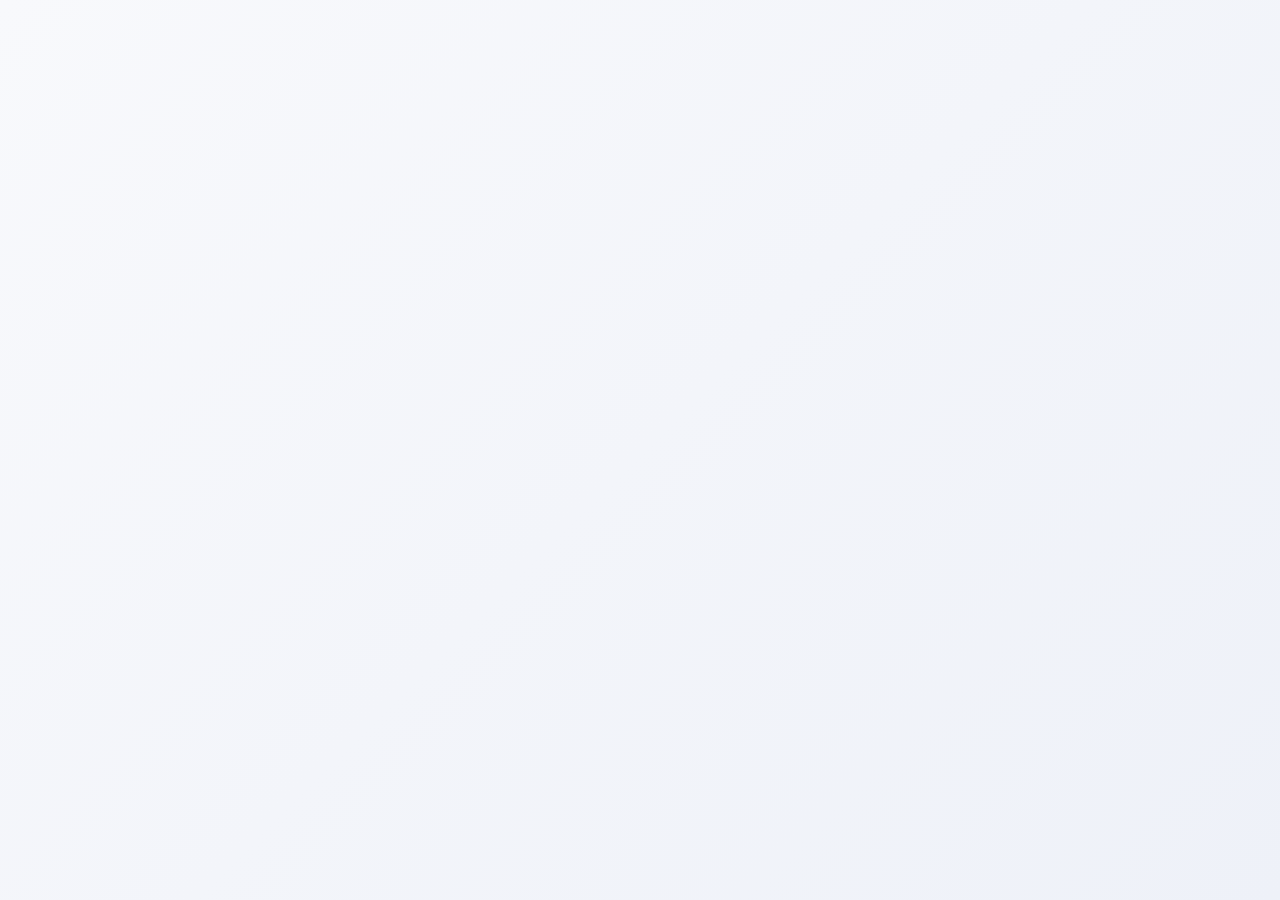
==== free.html @ 4f6eaede "Rename files to English, fix links" ====
<!DOCTYPE html>
<html lang="zh-CN">
<head>
<meta charset="UTF-8">
<meta name="viewport" content="width=device-width, initial-scale=1.0, maximum-scale=1.0, user-scalable=no">
<title>骡式写作自检工具 · 免费版</title>
<style>
*{margin:0;padding:0;box-sizing:border-box}
body{font-family:Inter,'Microsoft YaHei',-apple-system,sans-serif;background:linear-gradient(135deg,#f8f9fc 0%,#eef1f8 100%);color:#1d1d1f;padding:28px;min-height:100vh}
h1{font-size:21px;color:#1d1d1f;font-weight:600;letter-spacing:-.3px}
.sub{color:#8e8e98;font-size:13px;margin:6px 0 20px}
.container{max-width:960px;margin:0 auto}
.rule-pool{display:grid;grid-template-columns:1fr 1fr;gap:8px;margin-bottom:18px}
.rule-item{background:#fff;border-radius:10px;padding:12px 14px;display:flex;align-items:center;justify-content:space-between;border:1px solid #edf0f5;transition:all .2s;box-shadow:0 1px 3px rgba(0,0,0,.04)}
.rule-item:hover{border-color:#d4d9e3;box-shadow:0 2px 8px rgba(0,0,0,.06);transform:translateY(-1px)}
.rule-item .info{flex:1}
.rule-item .name{font-size:13px;color:#1d1d1f;font-weight:500}
.rule-item .desc{font-size:11px;color:#8e8e98;margin-top:2px}
.switch{position:relative;width:36px;height:20px;flex-shrink:0}
.switch input{opacity:0;width:0;height:0}
.switch .slider{position:absolute;cursor:pointer;inset:0;background:#d4d9e3;border-radius:20px;transition:.25s}
.switch .slider::before{content:'';position:absolute;height:16px;width:16px;left:2px;bottom:2px;background:#fff;border-radius:50%;transition:.25s;box-shadow:0 1px 3px rgba(0,0,0,.15)}
.switch input:checked+.slider{background:#1d1d1f}
.switch input:checked+.slider::before{transform:translateX(16px)}
textarea{width:100%;height:240px;background:#fff;color:#1d1d1f;border:1px solid #e4e8ee;border-radius:10px;padding:14px 16px;font-size:14px;line-height:1.7;font-family:inherit;resize:vertical;transition:border-color .25s;box-shadow:inset 0 1px 3px rgba(0,0,0,.04)}
textarea:focus{outline:none;border-color:#1d1d1f;box-shadow:inset 0 1px 3px rgba(0,0,0,.04),0 0 0 3px rgba(0,0,0,.06)}
textarea::placeholder{color:#b8bcc6}
.toolbar{display:flex;gap:8px;align-items:center;flex-wrap:wrap;margin:12px 0}
.btn{background:#1d1d1f;color:#fff;border:none;padding:9px 28px;border-radius:8px;font-size:14px;cursor:pointer;transition:all .2s;font-weight:500;letter-spacing:-.1px}
.btn:hover{background:#2d2d2f;transform:translateY(-1px);box-shadow:0 4px 12px rgba(0,0,0,.15)}
.btn:active{transform:translateY(0);box-shadow:0 1px 3px rgba(0,0,0,.1)}
.btn-sm{padding:7px 16px;font-size:12px}
.btn-ghost{background:transparent;border:1px solid #e4e8ee;color:#8e8e98}
.btn-ghost:hover{background:#fff;border-color:#d4d9e3;color:#1d1d1f}
.results{margin-top:24px}
.section{background:#fff;border-radius:10px;padding:16px 18px;margin-bottom:10px;border:1px solid #edf0f5;box-shadow:0 1px 3px rgba(0,0,0,.04)}
.section h3{font-size:13px;margin-bottom:10px;color:#1d1d1f;display:flex;align-items:center;gap:6px;font-weight:600;letter-spacing:-.1px}
.pass{color:#30d158}
.fail{color:#ff453a}
.warn{color:#ff9f0a}
.counter{font-size:12px;color:#8e8e98;line-height:1.5}
.item{padding:5px 0;border-bottom:1px solid #f4f5f8;font-size:12px;display:flex;gap:6px;align-items:baseline}
.item:last-child{border:0}
.line-num{color:#c7c7cc;font-size:11px;min-width:28px;font-variant-numeric:tabular-nums}
.ctx{color:#8e8e98;word-break:break-all}
.upgrade-bar{background:#fff;border:1px solid #edf0f5;border-radius:10px;padding:14px 18px;display:flex;justify-content:space-between;align-items:center;flex-wrap:wrap;gap:10px;margin-bottom:16px;box-shadow:0 1px 3px rgba(0,0,0,.04);transition:all .2s}
.upgrade-bar:hover{border-color:#d4d9e3;box-shadow:0 2px 8px rgba(0,0,0,.06)}
.upgrade-bar .left .title{font-size:14px;color:#6d28d9;font-weight:600;letter-spacing:-.1px}
.upgrade-bar .left .hint{font-size:11px;color:#8e8e98;margin-top:2px}
.upgrade-bar .right{flex-shrink:0}
.upgrade-bar .ubtn{background:#6d28d9;color:#fff;border:none;padding:7px 20px;border-radius:8px;font-size:13px;cursor:pointer;text-decoration:none;display:inline-block;transition:all .2s;font-weight:500}
.upgrade-bar .ubtn:hover{transform:translateY(-1px);box-shadow:0 4px 12px rgba(109,40,217,.3)}
.footer{margin-top:24px;text-align:center;color:#b8bcc6;font-size:12px}
.priority{display:inline-block;font-size:10px;padding:2px 8px;border-radius:4px;margin-right:4px;font-weight:500}
.pri-free{background:#f1f2f6;color:#6e6e78}
.pri-deep{background:#f0ecfa;color:#6d28d9}
.pri-vip{background:#fef1e8;color:#c2410c}
.rule-item.locked{opacity:.65;background:#fafafe;cursor:default}
.rule-item.locked:hover{border-color:#edf0f5;transform:none;box-shadow:0 1px 3px rgba(0,0,0,.04)}
/* ===== 评分面板 ===== */
.score-section{background:#fff;border-radius:14px;padding:22px 24px;margin:16px 0;border:1px solid #edf0f5;box-shadow:0 2px 8px rgba(0,0,0,.04);display:none}
.score-header{display:flex;justify-content:space-between;align-items:center;flex-wrap:wrap;gap:10px;margin-bottom:18px}
.score-header h2{font-size:18px;font-weight:700;letter-spacing:-.3px;margin:0}
.score-badge{display:flex;flex-direction:column;align-items:center;gap:2px}
.score-big{font-size:48px;font-weight:800;line-height:1;letter-spacing:-2px}
.score-grade{font-size:13px;padding:2px 14px;border-radius:20px;font-weight:600}
.grade-S{background:linear-gradient(135deg,#fbbf24,#f59e0b);color:#78350f}
.grade-A{background:#4ade80;color:#052e16}
.grade-B{background:#60a5fa;color:#1e3a5f}
.grade-C{background:#fbbf24;color:#713f12}
.grade-D{background:#f87171;color:#450a0a}
.score-dims{margin:16px 0;display:flex;flex-direction:column;gap:10px}
.score-dim{display:flex;align-items:center;gap:10px}
.score-dim .label{width:80px;font-size:12px;color:#8e8e98;flex-shrink:0;text-align:right;font-weight:500}
.score-dim .bar-wrap{flex:1;height:18px;background:#f5f6f9;border-radius:9px;overflow:hidden;position:relative}
.score-dim .bar-fill{height:100%;border-radius:9px;transition:width .6s ease;position:relative}
.score-dim .bar-fill::after{content:attr(data-pct);position:absolute;right:6px;top:50%;transform:translateY(-50%);font-size:10px;font-weight:600;color:#fff}
.score-dim .val{width:30px;font-size:13px;font-weight:600;text-align:center;flex-shrink:0;color:#1d1d1f}
.score-toggle{display:flex;gap:6px}
.score-toggle button{font-size:12px;padding:5px 14px;border-radius:20px;border:1px solid #e4e8ee;background:#fff;color:#8e8e98;cursor:pointer;transition:all .15s}
.score-toggle button.active{background:#f0ecfa;color:#6d28d9;border-color:#e8e2f8;font-weight:600}
.score-breakdown{margin-top:14px;background:#f8f9fc;border:1px solid #edf0f5;border-radius:10px;padding:14px 16px;display:none}
.score-breakdown.show{display:block}
.score-breakdown h4{font-size:13px;font-weight:600;margin-bottom:8px;color:#1d1d1f}
.score-bd-item{padding:5px 0;font-size:12px;color:#8e8e98;border-bottom:1px solid rgba(100,100,100,.06);display:flex;justify-content:space-between}
.score-bd-item:last-child{border:0}
.score-upgrade-banner{background:#f8f6ff;border:1px solid #e8e2f8;border-radius:10px;padding:14px 18px;margin-top:14px;display:flex;justify-content:space-between;align-items:center;flex-wrap:wrap;gap:10px}
.score-upgrade-banner .txt{font-size:13px;color:#6d28d9;font-weight:500}
.score-upgrade-banner .btn-up{background:#6d28d9;color:#fff;border:none;padding:7px 20px;border-radius:8px;font-size:13px;cursor:pointer;text-decoration:none;display:inline-block;transition:all .2s;font-weight:500}
.score-upgrade-banner .btn-up:hover{transform:translateY(-1px);box-shadow:0 4px 12px rgba(109,40,217,.3)}
.score-free-limit{font-size:12px;color:#c2410c;text-align:center;margin-top:8px}
/* ===== 响应式：手机适配 ===== */
@media(max-width:640px){
  body{padding:14px}
  h1{font-size:18px}
  .sub{font-size:12px;margin-bottom:14px}
  .rule-pool{grid-template-columns:1fr}
  .rule-item{padding:10px 12px}
  .rule-item .name{font-size:12px}
  .rule-item .desc{font-size:10px}
  textarea{height:180px;padding:12px 14px;font-size:15px}
  textarea::placeholder{font-size:13px}
  .toolbar{gap:6px;margin:10px 0}
  .toolbar .btn{flex:1;text-align:center;padding:11px 12px;font-size:14px;min-height:44px}
  .toolbar .btn-sm{flex:0;padding:11px 14px;font-size:13px;min-height:44px}
  .toolbar span{width:100%;text-align:center;margin:6px 0 0 !important}
  .section{padding:12px 14px}
  .section h3{font-size:12px}
  .item{font-size:11px}
  .counter{font-size:11px}
  .upgrade-bar{padding:12px 14px}
  .upgrade-bar .left .title{font-size:13px}
  .upgrade-bar .left .hint{font-size:10px}
  .upgrade-bar .ubtn{padding:9px 18px;font-size:13px;min-height:40px}
  .score-section{padding:16px 14px;margin:12px 0}
  .score-header{flex-direction:column;align-items:flex-start;gap:6px}
  .score-header h2{font-size:16px}
  .score-toggle{width:100%}
  .score-toggle button{flex:1;text-align:center;padding:8px 10px;font-size:11px;min-height:38px}
  .score-badge{align-items:center}
  .score-big{font-size:38px}
  .score-grade{font-size:12px}
  .score-dim{gap:6px}
  .score-dim .label{width:55px;font-size:11px}
  .score-dim .bar-wrap{height:16px}
  .score-dim .bar-fill::after{font-size:9px;right:4px}
  .score-dim .val{width:24px;font-size:12px}
  .score-breakdown{padding:10px 12px}
  .score-bd-item{font-size:11px;flex-direction:column;gap:2px;padding:4px 0}
  .score-upgrade-banner{padding:12px 14px;flex-direction:column;text-align:center}
  .score-upgrade-banner .txt{font-size:12px}
  .score-upgrade-banner .btn-up{padding:9px 24px;font-size:13px;min-height:40px}
  .score-free-limit{font-size:11px}
  .privacy-badge{padding:10px 12px;font-size:13px}
  .privacy-badge span{font-size:16px}
  .footer{font-size:11px;margin-top:18px}
}
@media(max-width:380px){
  body{padding:10px}
  h1{font-size:16px}
  .score-dim .label{width:45px;font-size:10px}
  .score-big{font-size:32px}
}
@media(min-width:641px){
  .rule-pool{grid-template-columns:1fr 1fr}
}
</head>
<body>
<div class="container">
<h1>✏️ 骡式写作自检工具 · 免费版</h1>
<p class="sub">选规则，贴正文，一键检查</p>

<div class="privacy-badge" style="background:#fff;border:1px solid #d1d5db;border-radius:10px;padding:12px 18px;margin-bottom:20px;display:flex;align-items:center;gap:10px;font-size:14px;box-shadow:0 1px 3px rgba(0,0,0,.04)">
  <span style="font-size:20px">🔒</span>
  <span><strong>所有文本在本地运行，不上传任何服务器。</strong>你的稿子只在你自己的电脑里，谁也看不到。</span>
</div>

<div class="upgrade-bar">
  <div class="left">
    <div class="title">🔒 初级版 · 5项基础规则免费</div>
    <div class="hint">高级版6项深度规则 · 终极版每条违规附带改写指导</div>
  </div>
  <div class="right">
    <a class="ubtn" href="shop.html">升级 →</a>
  </div>
</div>

<div class="rule-pool" id="rulePool"></div>

<textarea id="input" placeholder="在此粘贴你的小说正文……"></textarea>

<div class="toolbar">
  <button class="btn" onclick="run()">检查</button>
  <button class="btn btn-sm btn-ghost" onclick="demo()">加载示例</button>
  <button class="btn btn-sm" id="scoreBtn" onclick="showFreeScore()" style="background:#c2410c;display:none">📊 评分</button>
  <span style="font-size:12px;color:#555;margin-left:auto">高级版 → <a href="pro.html" style="color:#7c3aed">pro.html</a></span>
</div>

<div class="results" id="results" style="display:none"></div>

<div class="score-section" id="scoreSection">
  <div class="score-header">
    <h2>📊 写作评分</h2>
    <div class="score-toggle" id="scoreToggle">
      <button class="active" data-mode="new" onclick="switchScore('new')">新读者标准</button>
      <button data-mode="old" onclick="switchScore('old')">老读者标准</button>
    </div>
  </div>
  <div style="display:flex;align-items:center;justify-content:center;gap:30px;flex-wrap:wrap">
    <div class="score-badge">
      <div class="score-big" id="scoreBig">0</div>
      <div class="score-grade" id="scoreGradeLabel">—</div>
      <div class="score-total-label" id="scoreTotalLabel" style="font-size:13px;color:#8e8e98;margin-top:4px">新读者标准 · 总分</div>
    </div>
    <div style="flex:1;min-width:250px">
      <div class="score-dims" id="scoreDims"></div>
    </div>
  </div>
  <div style="display:flex;justify-content:center;gap:12px;flex-wrap:wrap;margin-top:6px">
    <button class="btn btn-sm btn-ghost" onclick="toggleBreakdown()">📋 查看评分依据</button>
  </div>
  <div class="score-breakdown" id="scoreBreakdown">
    <h4>📋 评分依据</h4>
    <div id="scoreBdContent"></div>
  </div>
  <div class="score-upgrade-banner">
    <span class="txt">🔥 升级高级版/终极版 → 无限次评分 + 深度规则 + 改写指导</span>
    <a class="btn-up" href="shop.html">升级 →</a>
  </div>
  <div class="score-free-limit" id="scoreLimitMsg">🎁 免费用户24小时内可评分1次 · 升级后不限次数</div>
</div>
<div class="footer">免责声明：本工具为写作辅助，检查结果仅供参考，不可替代专业编辑审校。</div>
</div>

<script>
const rules=[
  {id:'dash',n:'破折号',d:'零容忍，全文禁止出现',l:'free'},
  {id:'excl',n:'感叹号堆叠',d:'!!？？！!等堆叠',l:'free'},
  {id:'quote',n:'引号不配对',d:'左右引号数量不一致',l:'free'},
  {id:'dedede',n:'"的地得"混用',d:'的地得使用错误',l:'free'},
  {id:'repeatchar',n:'重复字检测',d:'50字内同字≥3次报警',l:'free'},
  {id:'wc',n:'汉字字数',d:'仅汉字算字数',l:'free'},
  {id:'custom',n:'自定义禁词',d:'输入你想禁的词',l:'free'},
  {id:'de',n:'"的"字密度',d:'单句超过3个"的"',l:'free'},
  {id:'ranhou',n:'过渡词过多',d:'然后/接着/于是',l:'free'},
  {id:'haoxiang',n:'弱确定词',d:'似乎/好像/仿佛',l:'free'},
  {id:'manman',n:'慢速副词',d:'慢慢/缓缓/渐渐',l:'free'},
  {id:'aiwords',n:'AI过渡词',d:'值得注意的是/不可否认的是/显而易见/众所周知',l:'free'},
  {id:'tail',n:'追尾规则',d:'第三句是废话',l:'deep'},
  {id:'summary',n:'替读者总结',d:'他意识到/这意味着',l:'deep'},
  {id:'dialogue',n:'对话提示语',d:'人在前/中/后比例',l:'deep'},
  {id:'senses',n:'五感均衡',d:'检测缺失感官通道',l:'deep'},
  {id:'weakverb',n:'弱动词统计',d:'句首"是/在/有"',l:'deep'},
  {id:'pov',n:'视角一致性',d:'限知不泄露内心',l:'deep'},
  {id:'fight',n:'🥊 打戏专项',d:'动作密度·传导链·方向词',l:'vip'},
  {id:'write',n:'📝 文戏专项',d:'段落节奏·开篇检测·留白',l:'vip'},
];
const lbs={free:'<span class="priority pri-free">免费</span>',deep:'<span class="priority pri-deep">高级</span>',vip:'<span class="priority pri-vip">终极版</span>'};
const tips={
  dash:'成熟的网文写手不会在正文里用破折号。换逗号或者句号，节奏反而更紧。',
  excl:'两个感叹号不会让情绪加倍。真正愤怒的人声音是压低的，不是提高的。沉默比喊叫更有重量。',
};

function render(){
  document.getElementById('rulePool').innerHTML=rules.map(r=>{const can=r.l==='free';return`<div class="rule-item${can?'':' locked'}"><div class="info"><div class="name">${lbs[r.l]}${r.n}${can?'':' <span style="font-size:10px;color:#c7c7cc">🔒</span>'}</div><div class="desc">${r.d}</div></div>${can?`<label class="switch"><input type="checkbox" id="chk_${r.id}" checked onchange="tg('${r.id}',this.checked)"><span class="slider"></span></label>`:'<span style="font-size:11px;color:#c7c7cc">升级解锁</span>'}</div>`}).join('');
}
function tg(id,ch){const r=rules.find(x=>x.id===id);if(r)r.enabled=ch}
function eh(s){return s.replace(/&/g,'&amp;').replace(/</g,'&lt;').replace(/>/g,'&gt;')}

function demo(){
  document.getElementById('input').value='## 第一章 · 示例\n\n沈森趴在一截断墙后面，呼吸压得极慢。他的手指在颤抖。他猛地听到身后传来一阵脚步声——不是一个人，是三个人的。他脑子里闪过一个念头：完了。\n\n他心里盘算着下一步该怎么办，像被什么东西拽住了一样。\n\n就在这时，一个人影冲了出来！！\n\n沈森意识到自己已经没有退路了。他握着那根铁管，心想这一下必须打中要害才行。那个动作不是攻击，是试探。';
  setTimeout(run,100);
}

function run(){
  const t=document.getElementById('input').value;
  if(!t.trim())return alert('请粘贴正文');
  // 免费版限制：每次最多10000字，每天最多3次
  if(t.length>3300)return alert('免费版每次最多检查3300字，当前 '+t.length+' 字');
  const d=new Date().toDateString(),sk='luo_free_check';
  const rec=JSON.parse(localStorage.getItem(sk)||'{}');
  if(rec.d!==d){rec.d=d;rec.n=0}
  if(rec.n>=3)return alert('😅 免费版每天只能检查3次，明天再来吧\n\n升级高级版/终极版不限次数 → shop.html');
  rec.n++;localStorage.setItem(sk,JSON.stringify(rec));
  const ls=t.split('\n'),el=document.getElementById('results');
  el.style.display='block';let html='';
  const en=rules.filter(r=>r.enabled).map(r=>r.id);

  if(en.includes('dash')){
    let is=[];ls.forEach((l,i)=>{let x=0;while((x=l.indexOf('——',x))!==-1){const s=Math.max(0,x-6),e=Math.min(l.length,x+10);is.push({l:i+1,c:(s>0?'…':'')+l.substring(s,e)+(e<l.length?'…':'')});x+=2}});
    html+=`<div class="section"><h3>📏破折号（提醒） ${is.length===0?'<span class="pass">✓</span>':'<span class="warn">⚠'+is.length+'处</span>'}</h3>${is.map(d=>`<div class="item"><span class="line-num">L${d.l}</span><span class="ctx">${eh(d.c)}</span></div>`).join('')}${is.length?`<div class="counter" style="margin-top:6px;color:#fbbf24">💡 ${tips.dash}</div>`:''}</div>`;
  }


  if(en.includes('excl')){
    let is=[];const re=/!!|\?\?|！{2,}|？{2,}/g;
    ls.forEach((l,i)=>{let m;while((m=re.exec(l))!==null){const s=Math.max(0,m.index-4),e=Math.min(l.length,m.index+m[0].length+4);is.push({l:i+1,c:(s>0?'…':'')+l.substring(s,e)+(e<l.length?'…':'')})}});
    html+=`<div class="section"><h3>📏感叹号（提醒） ${is.length===0?'<span class="pass">✓</span>':'<span class="warn">⚠'+is.length+'处</span>'}</h3>${is.map(d=>`<div class="item"><span class="line-num">L${d.l}</span><span class="ctx">${eh(d.c)}</span></div>`).join('')}${is.length?`<div class="counter" style="margin-top:6px;color:#fbbf24">💡 ${tips.excl}</div>`:''}</div>`;
  }

    if(en.includes('quote')){const lq=(t.match(/[\"「『]/g)||[]).length,rq=(t.match(/[\"」』]/g)||[]).length;const d=Math.abs(lq-rq);html+='<div class="section"><h3>📏引号（提醒）</h3><div class="counter">左引号 '+lq+' · 右引号 '+rq+(d>0?' <span class="warn">⚠ 差 '+d+'</span>':' <span class="pass">✓ 配对</span>')+'</div></div>'}
  if(en.includes('wc')){
    const han=(t.match(/[一-鿿]/g)||[]).length;
  }

  if(en.includes('custom')){
    const raw=document.getElementById('cst')?document.getElementById('cst').value.trim():'';
    if(raw){const ws=raw.split(/[,，、\s]+/).filter(w=>w);if(ws.length>0){let is=[];
      ls.forEach((l,i)=>{ws.forEach(w=>{let x=0;while((x=l.indexOf(w,x))!==-1){const s=Math.max(0,x-4),e=Math.min(l.length,x+w.length+4);is.push({l:i+1,w,c:(s>0?'…':'')+l.substring(s,e)+(e<l.length?'…':'')});x+=w.length}})});
      html+=`<div class="section"><h3>📏自定义禁词 ${is.length===0?'<span class="pass">✓未出现</span>':'<span class="warn">⚠'+is.length+'处</span>'}</h3>${is.slice(0,8).map(d=>`<div class="item"><span class="line-num">L${d.l}</span><span style="color:#fbbf24">【${d.w}】</span><span class="ctx">${eh(d.c)}</span></div>`).join('')}${is.length>8?`<div class="item" style="color:#555">…还有${is.length-8}处</div>`:''}</div>`;
    }}
  }

  el.innerHTML=html;
  let te=0;document.querySelectorAll('#results .fail').forEach(el=>{const m=el.textContent.match(/(\d+)处/);if(m)te+=parseInt(m[1])});
  html=`<div class="section" style="border-left:4px solid ${te===0?'#4ade80':'#e94560'}"><h3>📊 检查完成</h3><div class="counter">共发现<strong>${te}</strong>处问题</div></div>`;
  el.innerHTML+=html;el.scrollIntoView({behavior:'smooth',block:'start'});
  document.getElementById('scoreBtn').style.display='inline-block';
}

(function(){const tb=document.querySelector('.toolbar');const d=document.createElement('div');d.style.cssText='width:100%;background:#fff;border:1px solid #edf0f5;border-radius:8px;padding:10px 12px;display:flex;align-items:center;gap:10px;margin-bottom:10px;box-shadow:0 1px 3px rgba(0,0,0,.04)';d.innerHTML='<span style="font-size:13px;color:#8e8e98">✏️ 自定义禁词</span><input type="text" id="cst" value="脑子里, 心里想, 心里盘, 心里有数" placeholder="用逗号隔开" style="flex:1;min-width:120px;background:#f5f6f9;border:1px solid #e4e8ee;border-radius:6px;padding:6px 10px;color:#1d1d1f;font-size:13px">';document.querySelector('.toolbar').before(d)})();

rules.forEach(r=>r.enabled=true);
render();

// ========================================================================
// 📊 写作评分引擎（免费版 · 24小时限1次）
// ========================================================================

var DIMS = [
  {id:'opening',n:'开篇冲击力',w:0.15},
  {id:'clean',n:'语言纯净度',w:0.15},
  {id:'pace',n:'节奏控制力',w:0.10},
  {id:'senses',n:'五感沉浸度',w:0.15},
  {id:'action',n:'动作质量',w:0.15},
  {id:'density',n:'信息密度',w:0.12},
  {id:'vocab',n:'词汇健康度',w:0.08},
  {id:'visual',n:'画面感',w:0.10},
];

var DColors = ['#8b5cf6','#3b82f6','#10b981','#f59e0b','#ef4444','#06b6d4','#84cc16','#ec4899'];

var DDesc = {
  opening:['开场平缓，缺少冲突信号','有少量冲突元素','开篇有力，能抓住读者','前三行就引爆冲突'],
  clean:['多处语言污染','基础可读，有几处瑕疵','语言干净，无明显污染','极致纯净，零污染'],
  pace:['节奏拖沓，段落过长','节奏较平，可适当拆分','节奏控制良好','节奏精准，张弛有度'],
  senses:['只有1-2种感官','3种感官，基础覆盖','4种感官，较沉浸','五感全开，身临其境'],
  action:['动作稀疏，传导链不完整','动作描写基本可用','动作质量好，传导链完整','打戏行云流水'],
  density:['信息冗余明显','偶尔替读者总结','信息密度控制良好','字字有用，绝不废话'],
  vocab:['重复字多，用词单调','词汇基本健康','词汇丰富，用字精炼','字词功力扎实'],
  visual:['画面感弱，缺乏方向指引','画面感一般','场景清晰可想象','画面历历在目'],
};

// 检测函数
function scOpening(text,m){var isOld=m==='old',f100=text.substring(0,100),f300=text.substring(0,300),cr=/打|杀|追|逃|死|血|枪|刀|跑|冲|撞|摔|砸|吼|叫|危险|完了|不好|跑|跳|跌|抓|扑|拉|扯|推|踢|掐|撕|举|握|拔|掏|闪|躲|翻|滚/i,er=/忽然|突然|就在这时|猛地|瞬间|轰|崩|碎|裂|爆|断/,c300=(f300.match(cr)||[]).length,c100=(f100.match(cr)||[]).length,he=er.test(f100),ha=f100.length>20&&/\S{2,}/.test(f100);if(isOld){if(c100>=3&&he)return 10;if(c100>=2)return 8;if(c300>=3)return 6;if(c300>=1)return 4;return ha?3:1}if(c300>=3)return 10;if(c300>=1)return 8;if(c300>=0&&ha)return 5;return 3}

function scClean(text,ls,m){var isOld=m==='old',d=0,dd=(text.match(/——/g)||[]).length;if(isOld){if(dd>0)d+=99}else d+=dd*2;var ee=(text.match(/!!|\?\?|！{2,}|？{2,}/g)||[]).length;d+=ee*(isOld?3:1.5);var ai=['值得注意的是','不可否认的是','显而易见','众所周知','毋庸置疑','总的来说','与此同时','需要指出的是'],ac=0;ai.forEach(function(w){var x=0;while((x=text.indexOf(w,x))!==-1){ac++;x+=w.length}});d+=ac*(isOld?3:1.5);var wk=(text.match(/似乎|好像|仿佛/g)||[]).length;d+=wk*(isOld?2:1);var sl=(text.match(/慢慢|缓缓|渐渐/g)||[]).length;d+=sl*(isOld?1.5:0.5);var s=Math.max(0,10-d);if(isOld&&dd>0)s=0;return Math.round(s*10)/10}

function scPace(text,m){var isOld=m==='old',pars=text.split(/\n\s*\n/).filter(function(p){return p.trim().length>0}),lp=0;pars.forEach(function(p){var h=(p.match(/[一-鿿]/g)||[]).length;if(h>300)lp++});var lr=pars.length>0?lp/pars.length:0,tc=(text.match(/然后|接着|于是/g)||[]).length,ls2=text.split('\n'),tl=0,ps=[];ls2.forEach(function(l,i){var t=l.trim();if(t.length<3)return;var s=t.substring(0,3);if(i>0&&ps.length&&ps[ps.length-1]===s)tl++;ps.push(s);if(ps.length>5)ps.shift()});if(isOld){if(lr===0&&tc===0&&tl===0)return 10;var dd=0;if(lr>0.1)dd+=3;if(tc>0)dd+=Math.min(tc*1.5,4);if(tl>0)dd+=Math.min(tl*2,4);return Math.max(1,10-dd)}if(lr<0.15&&tc<=2&&tl<=1)return 10;if(lr<0.3&&tc<=4&&tl<=3)return 8;if(lr<0.5&&tc<=8&&tl<=5)return 6;if(lr<0.7&&tc<=12)return 4;return 2}

function scSenses(text,m){var isOld=m==='old',h={visual:/看到|看见|视线|目光|视野|暗|亮|光|颜色|黑|白|红|灰|蓝|景|影|形|轮廓/.test(text),audio:/听到|听见|脚步|轰鸣|响|安静|声|音|吼|啸|呼/.test(text),smell:/闻到|气味|香|臭|腥|柴油|机油|铁腥|硝烟|灰|霉|锈/.test(text),touch:/凉|冷|温|热|刺痛|麻|疼|烫|寒|冰|暖/.test(text),taste:/苦|甜|咸|辣|酸|涩|舌尖|滋味/.test(text)},c=[h.visual,h.audio,h.smell,h.touch,h.taste].filter(Boolean).length;if(isOld){if(c>=4)return 10;if(c>=3)return 7;if(c>=2)return 4;return 1}if(c>=3)return 10;if(c>=2)return 7;if(c>=1)return 4;return 1}

function scAction(text,ls,m){var isOld=m==='old',avs=['打','踢','抓','扯','拉','推','撞','压','砸','切','刺','劈','砍','捅','戳','抽','挥','甩','抡','格','挡','闪','躲','跳','翻','滚','扑','跨','蹲','蹿','蹬','旋','冲','跌','摔','撑','拽','抠','掰','锁','勒','掐','撕','顶','爬','滑','端','举','握','收','探'],sts=text.split(/[。！？\n]/).filter(function(s){return s.trim().length>3}),wk=0;sts.forEach(function(s){var v=avs.filter(function(a){return s.includes(a)}).length;if(v<2)wk++});var rr=sts.length>0?Math.round((1-wk/sts.length)*100):0,ch={power:/肩|肘|腕|膝|腰|胯|踝|掌|拳|指|脚|腿/.test(text),contact:/击中|撞|碰|擦|贴|挨|咬|砸/.test(text),target:/肋|腹|胸|背|颈|喉|面|额|眉|腿|膝|踝/.test(text),reaction:/后退|踉跄|倒下|弯腰|缩|仰|扑倒|闷哼|吼|叫/.test(text)},cc=Object.values(ch).filter(Boolean).length,dm={左:0,右:0,前:0,后:0,上:0,下:0},td=0;ls.forEach(function(l){Object.keys(dm).forEach(function(d){var x=0;while((x=l.indexOf(d,x))!==-1){dm[d]++;td++;x++}})});if(isOld){if(cc>=4&&rr>=35&&td>=20&&dm['左']>0&&dm['右']>0)return 10;if(cc>=4&&rr>=25&&td>=15)return 8;if(cc>=3&&rr>=15&&td>=10)return 6;if(cc>=2&&rr>=10)return 4;return 1}if(cc>=4&&rr>=20&&td>=10)return 10;if(cc>=3&&rr>=15&&td>=8)return 8;if(cc>=3&&rr>=10)return 6;if(cc>=2)return 4;return 1}

function scDensity(text,ls,m){var isOld=m==='old',sp=['他意识到','她意识到','他明白了','这意味着','这说明','那个动作的意思是','沈森听懂了','沈森意识到'],sc=0;ls.forEach(function(l){sp.forEach(function(w){var x=0;while((x=l.indexOf(w,x))!==-1){sc++;x+=w.length}})});var tl=0,ps=[];ls.forEach(function(l,i){var t=l.trim();if(t.length<3)return;var s=t.substring(0,3);if(i>0&&ps.length&&ps[ps.length-1]===s)tl++;ps.push(s);if(ps.length>5)ps.shift()});var tc=(text.match(/然后|接着|于是/g)||[]).length,fc=(text.match(/说白了|换句话|简单来说|众所周知/g)||[]).length;if(isOld){var d=0;d+=Math.min(sc*2,5);d+=Math.min(tl*2,4);d+=Math.min(tc*1.5,3);d+=fc*2;return Math.max(0,10-d)}var d=0;d+=Math.min(sc*1.5,4);d+=Math.min(tl*1.5,3);d+=Math.min(tc*1,2);d+=fc*1.5;return Math.max(1,10-d)}

function scVocab(text,m){var isOld=m==='old',han=text.match(/[一-鿿]/g)||[],rr=[];for(var i=0;i<han.length-50;i++){var sl=han.slice(i,i+50),f={};sl.forEach(function(c){f[c]=(f[c]||0)+1});Object.keys(f).forEach(function(c){if(f[c]>=3&&!rr.some(function(x){return x.c===c&&Math.abs(x.i-i)<30}))rr.push({c:c,count:f[c],i:i})})}var rc=rr.length,ddd=(text.match(/(的)[的地得]/g)||[]).length,de=0;text.split(/[。！？\n]/).forEach(function(s){if((s.match(/的/g)||[]).length>=4)de++});var ss=text.split(/[。！？\n]/).filter(function(s){return s.trim().length>5}),al=ss.length>0?Math.round(han.length/ss.length):0;if(isOld){var d=0;if(rc>15)d+=3;else if(rc>8)d+=1.5;if(ddd>2)d+=2;else if(ddd>0)d+=1;if(de>3)d+=2.5;else if(de>1)d+=1;if(al>35)d+=2;else if(al>25)d+=1;return Math.max(1,10-d)}var d=0;if(rc>30)d+=3;else if(rc>15)d+=1.5;if(ddd>5)d+=2;else if(ddd>2)d+=1;if(de>5)d+=2;else if(de>3)d+=1;if(al>40)d+=1.5;else if(al>30)d+=0.5;return Math.max(2,10-d)}

function scVisual(text,ls,m){var isOld=m==='old',dm={左:0,右:0,前:0,后:0,上:0,下:0},td=0;ls.forEach(function(l){Object.keys(dm).forEach(function(d){var x=0;while((x=l.indexOf(d,x))!==-1){dm[d]++;td++;x++}})});var dc=Object.values(dm).filter(function(v){return v>0}).length,cv=(text.match(/握|举|抬|放|抓|拉|推|踢|踩|跨|蹲|站|坐|跪|趴|躺|靠|扶|撑|抵|贴|伸|缩|转|扭|仰|低|侧|弓|绷/g)||[]).length,ss=text.split(/[。！？\n]/).filter(function(s){return s.trim().length>3}),cr=ss.length>0?Math.round(cv/ss.length*100):0,lw=(text.match(/黑|白|红|灰|蓝|暗|亮|光|影|色/g)||[]).length;if(isOld){var d=0;if(td<15)d+=3;else if(td<10)d+=5;if(dc<4)d+=2;if(cr<40)d+=2;else if(cr<25)d+=4;if(lw<3)d+=2;return Math.max(1,10-d)}var d=0;if(td<10)d+=3;else if(td<5)d+=5;if(dc<3)d+=2;if(cr<30)d+=2;else if(cr<20)d+=4;if(lw<2)d+=2;return Math.max(2,10-d)}

function computeScore(mode,text,lines){
  var ss=[scOpening(text,mode),scClean(text,lines,mode),scPace(text,mode),scSenses(text,mode),scAction(text,lines,mode),scDensity(text,lines,mode),scVocab(text,mode),scVisual(text,lines,mode)];
  return {scores:ss,total:Math.round(DIMS.reduce(function(a,dim,i){return a+ss[i]*dim.w*10},0))};
}

function getGrade(score,mode){
  if(mode==='old'){if(score>=90)return{g:'S',l:'殿堂级',c:'grade-S'};if(score>=78)return{g:'A',l:'优秀',c:'grade-A'};if(score>=65)return{g:'B',l:'良好',c:'grade-B'};if(score>=50)return{g:'C',l:'及格',c:'grade-C'};return{g:'D',l:'需打磨',c:'grade-D'}}
  if(score>=90)return{g:'S',l:'殿堂级',c:'grade-S'};if(score>=75)return{g:'A',l:'优秀',c:'grade-A'};if(score>=60)return{g:'B',l:'良好',c:'grade-B'};if(score>=45)return{g:'C',l:'及格',c:'grade-C'};return{g:'D',l:'需打磨',c:'grade-D'}
}

var currentMode='new',lastScore=null;

// 24小时限次检查
function canScore(){
  var sk='luo_free_score',now=Date.now(),rec=JSON.parse(localStorage.getItem(sk)||'{}');
  if(!rec.t){rec.t=now;rec.n=1;localStorage.setItem(sk,JSON.stringify(rec));return true}
  var elapsed=now-rec.t;
  if(elapsed<86400000&&rec.n>=1)return false; // 24小时内已用1次
  if(elapsed>=86400000){rec.t=now;rec.n=1;localStorage.setItem(sk,JSON.stringify(rec));return true}
  return true;
}

function showFreeScore(){
  if(!canScore()){
    var d=new Date();
    document.getElementById('scoreSection').style.display='none';
    alert('🎁 免费版24小时内只能评分1次。升级高级版/终极版可无限次评分 + 解锁深度规则 + 改写指导 → shop.html');
    return;
  }
  var text=document.getElementById('input').value;
  if(!text.trim())return alert('请先粘贴正文');
  var lines=text.split('\n');
  var result=computeScore(currentMode,text,lines);
  lastScore=result;
  renderScore(currentMode,result);
  document.getElementById('scoreSection').style.display='block';
  document.getElementById('scoreSection').scrollIntoView({behavior:'smooth',block:'center'});
}

function switchScore(mode){
  currentMode=mode;
  document.querySelectorAll('#scoreToggle button').forEach(function(b){b.classList.toggle('active',b.dataset.mode===mode)});
  if(lastScore&&document.getElementById('scoreSection').style.display==='block'){
    var text=document.getElementById('input').value;
    var lines=text.split('\n');
    var result=computeScore(mode,text,lines);
    lastScore=result;
    renderScore(mode,result);
  }
}

function renderScore(mode,result){
  var scores=result.scores,total=result.total,grade=getGrade(total,mode);
  document.getElementById('scoreBig').textContent=total;
  document.getElementById('scoreGradeLabel').textContent=grade.g+' — '+grade.l;
  document.getElementById('scoreGradeLabel').className='score-grade '+grade.c;
  document.getElementById('scoreTotalLabel').textContent=mode==='new'?'新读者标准 · 总分':'老读者标准 · 总分';
  var html='';
  DIMS.forEach(function(dim,i){
    var s=scores[i],pct=Math.round(s*10),barPct=Math.max(5,pct);
    var descs=DDesc[dim.id],sd=s>=9?descs[3]:s>=7?descs[2]:s>=4?descs[1]:descs[0];
    html+='<div class="score-dim"><div class="label">'+dim.n+'</div><div class="bar-wrap"><div class="bar-fill" data-pct="'+pct+'%" style="width:'+barPct+'%;background:'+DColors[i]+'"></div></div><div class="val">'+s.toFixed(1)+'</div></div>';
  });
  document.getElementById('scoreDims').innerHTML=html;
  renderBreakdown(mode,result);
}

function renderBreakdown(mode,result){
  var text=document.getElementById('input').value,lines=text.split('\n'),txt='';
  var f100=text.substring(0,100),f300=text.substring(0,300);
  var c100=(f100.match(/打|杀|追|逃|死|血|枪|刀|跑|冲|撞|摔|砸|吼|叫|危险|完了|不好/i)||[]).length;
  var c300=(f300.match(/打|杀|追|逃|死|血|枪|刀|跑|冲|撞|摔|砸|吼|叫|危险|完了|不好/i)||[]).length;
  txt+='<div class="score-bd-item"><span class="bd-label">📌 开篇冲击</span><span>前100字冲突词'+c100+'个 &#183; 前300字'+c300+'个 &#183; 得分'+result.scores[0].toFixed(1)+'/10</span></div>';
  var dashes=(text.match(/——/g)||[]).length,exc=(text.match(/!!|\?\?|！{2,}|？{2,}/g)||[]).length,wk=(text.match(/似乎|好像|仿佛/g)||[]).length;
  txt+='<div class="score-bd-item"><span class="bd-label">📌 语言纯净</span><span>破折号'+dashes+'处 &#183; 感叹号堆'+exc+'处 &#183; 弱词'+wk+'处 &#183; 得分'+result.scores[1].toFixed(1)+'/10</span></div>';
  var pars=text.split(/\n\s*\n/).filter(function(p){return p.trim().length>0}),lp=0;pars.forEach(function(p){var h=(p.match(/[一-鿿]/g)||[]).length;if(h>300)lp++});
  var trans=(text.match(/然后|接着|于是/g)||[]).length;
  txt+='<div class="score-bd-item"><span class="bd-label">📌 节奏控制</span><span>超长段'+lp+'/'+pars.length+' &#183; 过渡词'+trans+'处 &#183; 得分'+result.scores[2].toFixed(1)+'/10</span></div>';
  var sh={v:/看到|看见|视线|目光|视野|暗|亮|光|颜色|黑|白|红|灰|蓝|景|影|形|轮廓/.test(text),a:/听到|听见|脚步|轰鸣|响|安静|声|音|吼|啸/.test(text),s:/闻到|气味|香|臭|腥|柴油|机油|铁腥|硝烟|灰|霉/.test(text),t:/凉|冷|温|热|刺痛|麻|疼|烫|寒|冰|暖/.test(text),ta:/苦|甜|咸|辣|酸|涩|舌尖|滋味/.test(text)},sc=[sh.v,sh.a,sh.s,sh.t,sh.ta].filter(Boolean).length;
  var snames=['视觉','听觉','嗅觉','触觉','味觉'],active=snames.filter(function(n,i){return[sh.v,sh.a,sh.s,sh.t,sh.ta][i]}).join('、');
  txt+='<div class="score-bd-item"><span class="bd-label">📌 五感沉浸</span><span>覆盖'+sc+'/5感（'+active+'） &#183; 得分'+result.scores[3].toFixed(1)+'/10</span></div>';
  var avs=['打','踢','抓','扯','拉','推','撞','压','砸','切','刺','劈','砍','捅','戳','抽','挥','甩','抡','格','挡','闪','躲','跳','翻','滚','扑','跨','蹲','蹿','蹬','旋','冲','跌','摔','撑','拽','抠','掰','锁','勒','掐','撕','顶'],sts=text.split(/[。！？\n]/).filter(function(s){return s.trim().length>3}),wk2=0;sts.forEach(function(s){var v=avs.filter(function(a){return s.includes(a)}).length;if(v<2)wk2++});var rich=sts.length>0?Math.round((1-wk2/sts.length)*100):0;
  txt+='<div class="score-bd-item"><span class="bd-label">📌 动作质量</span><span>动作富集'+rich+'% &#183; 得分'+result.scores[4].toFixed(1)+'/10</span></div>';
  var sp=['他意识到','她意识到','他明白了','这意味着','这说明','那个动作的意思是'],sc2=0;lines.forEach(function(l){sp.forEach(function(w){var x=0;while((x=l.indexOf(w,x))!==-1){sc2++;x+=w.length}})});
  var tl2=0,ps2=[];lines.forEach(function(l,i){var t=l.trim();if(t.length<3)return;var s=t.substring(0,3);if(i>0&&ps2.length&&ps2[ps2.length-1]===s)tl2++;ps2.push(s);if(ps2.length>5)ps2.shift()});
  txt+='<div class="score-bd-item"><span class="bd-label">📌 信息密度</span><span>替读者总结'+sc2+'处 &#183; 追尾'+tl2+'处 &#183; 得分'+result.scores[5].toFixed(1)+'/10</span></div>';
  var han=text.match(/[一-鿿]/g)||[],rr2=[];for(var i=0;i<han.length-50;i++){var sl=han.slice(i,i+50),f={};sl.forEach(function(c){f[c]=(f[c]||0)+1});Object.keys(f).forEach(function(c){if(f[c]>=3&&!rr2.some(function(x){return x.c===c&&Math.abs(x.i-i)<30}))rr2.push({c:c,count:f[c],i:i})})}
  txt+='<div class="score-bd-item"><span class="bd-label">📌 词汇健康</span><span>重复字类型'+rr2.length+'种 &#183; 得分'+result.scores[6].toFixed(1)+'/10</span></div>';
  var dm={左:0,右:0,前:0,后:0,上:0,下:0},td=0;lines.forEach(function(l){Object.keys(dm).forEach(function(d){var x=0;while((x=l.indexOf(d,x))!==-1){dm[d]++;td++;x++}})});
  var dirStr=Object.entries(dm).filter(function(e){return e[1]>0}).map(function(e){return e[0]+':'+e[1]}).join(' ');
  txt+='<div class="score-bd-item"><span class="bd-label">📌 画面感</span><span>方向词'+td+'个（'+dirStr+'） &#183; 得分'+result.scores[7].toFixed(1)+'/10</span></div>';
  var g2=getGrade(total,mode);
  txt+='<div class="score-bd-item" style="border-top:1px solid #edf0f5;padding-top:10px;margin-top:6px;font-weight:600"><span class="bd-label">总分</span><span>'+total+'分 &#183; '+g2.g+'级 &#183; '+g2.l+'</span></div>';
  document.getElementById('scoreBdContent').innerHTML=txt;
}

function toggleBreakdown(){
  var el=document.getElementById('scoreBreakdown');
  el.classList.toggle('show');
}
</script>
</body>
</html>
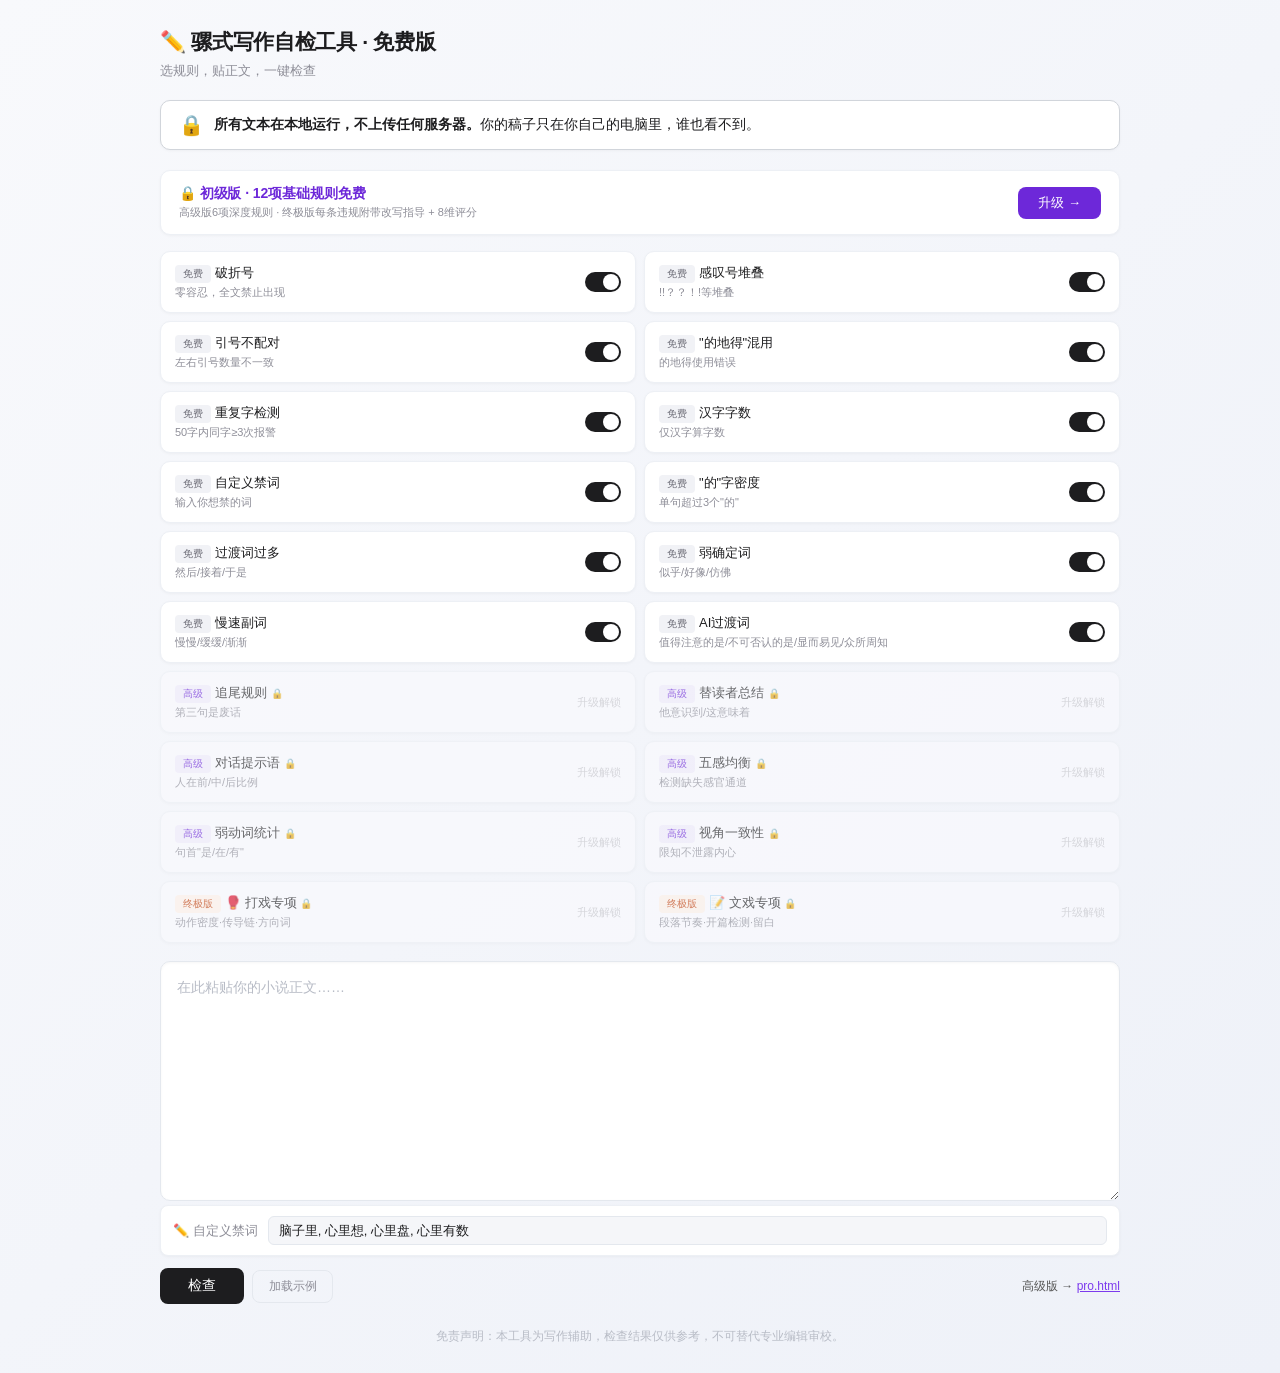
==== commit 0967f170: "Fix free.html - simplify remove scoring engine" ====
--- a/free.html
+++ b/free.html
@@ -6,7 +6,7 @@
 <title>骡式写作自检工具 · 免费版</title>
 <style>
 *{margin:0;padding:0;box-sizing:border-box}
-body{font-family:Inter,'Microsoft YaHei',-apple-system,sans-serif;background:linear-gradient(135deg,#f8f9fc 0%,#eef1f8 100%);color:#1d1d1f;padding:28px;min-height:100vh}
+body{font-family:-apple-system,'Microsoft YaHei',sans-serif;background:linear-gradient(135deg,#f8f9fc 0%,#eef1f8 100%);color:#1d1d1f;padding:28px;min-height:100vh}
 h1{font-size:21px;color:#1d1d1f;font-weight:600;letter-spacing:-.3px}
 .sub{color:#8e8e98;font-size:13px;margin:6px 0 20px}
 .container{max-width:960px;margin:0 auto}
@@ -57,38 +57,6 @@
 .pri-vip{background:#fef1e8;color:#c2410c}
 .rule-item.locked{opacity:.65;background:#fafafe;cursor:default}
 .rule-item.locked:hover{border-color:#edf0f5;transform:none;box-shadow:0 1px 3px rgba(0,0,0,.04)}
-/* ===== 评分面板 ===== */
-.score-section{background:#fff;border-radius:14px;padding:22px 24px;margin:16px 0;border:1px solid #edf0f5;box-shadow:0 2px 8px rgba(0,0,0,.04);display:none}
-.score-header{display:flex;justify-content:space-between;align-items:center;flex-wrap:wrap;gap:10px;margin-bottom:18px}
-.score-header h2{font-size:18px;font-weight:700;letter-spacing:-.3px;margin:0}
-.score-badge{display:flex;flex-direction:column;align-items:center;gap:2px}
-.score-big{font-size:48px;font-weight:800;line-height:1;letter-spacing:-2px}
-.score-grade{font-size:13px;padding:2px 14px;border-radius:20px;font-weight:600}
-.grade-S{background:linear-gradient(135deg,#fbbf24,#f59e0b);color:#78350f}
-.grade-A{background:#4ade80;color:#052e16}
-.grade-B{background:#60a5fa;color:#1e3a5f}
-.grade-C{background:#fbbf24;color:#713f12}
-.grade-D{background:#f87171;color:#450a0a}
-.score-dims{margin:16px 0;display:flex;flex-direction:column;gap:10px}
-.score-dim{display:flex;align-items:center;gap:10px}
-.score-dim .label{width:80px;font-size:12px;color:#8e8e98;flex-shrink:0;text-align:right;font-weight:500}
-.score-dim .bar-wrap{flex:1;height:18px;background:#f5f6f9;border-radius:9px;overflow:hidden;position:relative}
-.score-dim .bar-fill{height:100%;border-radius:9px;transition:width .6s ease;position:relative}
-.score-dim .bar-fill::after{content:attr(data-pct);position:absolute;right:6px;top:50%;transform:translateY(-50%);font-size:10px;font-weight:600;color:#fff}
-.score-dim .val{width:30px;font-size:13px;font-weight:600;text-align:center;flex-shrink:0;color:#1d1d1f}
-.score-toggle{display:flex;gap:6px}
-.score-toggle button{font-size:12px;padding:5px 14px;border-radius:20px;border:1px solid #e4e8ee;background:#fff;color:#8e8e98;cursor:pointer;transition:all .15s}
-.score-toggle button.active{background:#f0ecfa;color:#6d28d9;border-color:#e8e2f8;font-weight:600}
-.score-breakdown{margin-top:14px;background:#f8f9fc;border:1px solid #edf0f5;border-radius:10px;padding:14px 16px;display:none}
-.score-breakdown.show{display:block}
-.score-breakdown h4{font-size:13px;font-weight:600;margin-bottom:8px;color:#1d1d1f}
-.score-bd-item{padding:5px 0;font-size:12px;color:#8e8e98;border-bottom:1px solid rgba(100,100,100,.06);display:flex;justify-content:space-between}
-.score-bd-item:last-child{border:0}
-.score-upgrade-banner{background:#f8f6ff;border:1px solid #e8e2f8;border-radius:10px;padding:14px 18px;margin-top:14px;display:flex;justify-content:space-between;align-items:center;flex-wrap:wrap;gap:10px}
-.score-upgrade-banner .txt{font-size:13px;color:#6d28d9;font-weight:500}
-.score-upgrade-banner .btn-up{background:#6d28d9;color:#fff;border:none;padding:7px 20px;border-radius:8px;font-size:13px;cursor:pointer;text-decoration:none;display:inline-block;transition:all .2s;font-weight:500}
-.score-upgrade-banner .btn-up:hover{transform:translateY(-1px);box-shadow:0 4px 12px rgba(109,40,217,.3)}
-.score-free-limit{font-size:12px;color:#c2410c;text-align:center;margin-top:8px}
 /* ===== 响应式：手机适配 ===== */
 @media(max-width:640px){
   body{padding:14px}
@@ -112,53 +80,24 @@
   .upgrade-bar .left .title{font-size:13px}
   .upgrade-bar .left .hint{font-size:10px}
   .upgrade-bar .ubtn{padding:9px 18px;font-size:13px;min-height:40px}
-  .score-section{padding:16px 14px;margin:12px 0}
-  .score-header{flex-direction:column;align-items:flex-start;gap:6px}
-  .score-header h2{font-size:16px}
-  .score-toggle{width:100%}
-  .score-toggle button{flex:1;text-align:center;padding:8px 10px;font-size:11px;min-height:38px}
-  .score-badge{align-items:center}
-  .score-big{font-size:38px}
-  .score-grade{font-size:12px}
-  .score-dim{gap:6px}
-  .score-dim .label{width:55px;font-size:11px}
-  .score-dim .bar-wrap{height:16px}
-  .score-dim .bar-fill::after{font-size:9px;right:4px}
-  .score-dim .val{width:24px;font-size:12px}
-  .score-breakdown{padding:10px 12px}
-  .score-bd-item{font-size:11px;flex-direction:column;gap:2px;padding:4px 0}
-  .score-upgrade-banner{padding:12px 14px;flex-direction:column;text-align:center}
-  .score-upgrade-banner .txt{font-size:12px}
-  .score-upgrade-banner .btn-up{padding:9px 24px;font-size:13px;min-height:40px}
-  .score-free-limit{font-size:11px}
-  .privacy-badge{padding:10px 12px;font-size:13px}
-  .privacy-badge span{font-size:16px}
   .footer{font-size:11px;margin-top:18px}
 }
-@media(max-width:380px){
-  body{padding:10px}
-  h1{font-size:16px}
-  .score-dim .label{width:45px;font-size:10px}
-  .score-big{font-size:32px}
-}
-@media(min-width:641px){
-  .rule-pool{grid-template-columns:1fr 1fr}
-}
+</style>
 </head>
 <body>
 <div class="container">
 <h1>✏️ 骡式写作自检工具 · 免费版</h1>
 <p class="sub">选规则，贴正文，一键检查</p>
 
-<div class="privacy-badge" style="background:#fff;border:1px solid #d1d5db;border-radius:10px;padding:12px 18px;margin-bottom:20px;display:flex;align-items:center;gap:10px;font-size:14px;box-shadow:0 1px 3px rgba(0,0,0,.04)">
+<div style="background:#fff;border:1px solid #d1d5db;border-radius:10px;padding:12px 18px;margin-bottom:20px;display:flex;align-items:center;gap:10px;font-size:14px;box-shadow:0 1px 3px rgba(0,0,0,.04)">
   <span style="font-size:20px">🔒</span>
   <span><strong>所有文本在本地运行，不上传任何服务器。</strong>你的稿子只在你自己的电脑里，谁也看不到。</span>
 </div>
 
 <div class="upgrade-bar">
   <div class="left">
-    <div class="title">🔒 初级版 · 5项基础规则免费</div>
-    <div class="hint">高级版6项深度规则 · 终极版每条违规附带改写指导</div>
+    <div class="title">🔒 初级版 · 12项基础规则免费</div>
+    <div class="hint">高级版6项深度规则 · 终极版每条违规附带改写指导 + 8维评分</div>
   </div>
   <div class="right">
     <a class="ubtn" href="shop.html">升级 →</a>
@@ -172,48 +111,15 @@
 <div class="toolbar">
   <button class="btn" onclick="run()">检查</button>
   <button class="btn btn-sm btn-ghost" onclick="demo()">加载示例</button>
-  <button class="btn btn-sm" id="scoreBtn" onclick="showFreeScore()" style="background:#c2410c;display:none">📊 评分</button>
   <span style="font-size:12px;color:#555;margin-left:auto">高级版 → <a href="pro.html" style="color:#7c3aed">pro.html</a></span>
 </div>
 
 <div class="results" id="results" style="display:none"></div>
-
-<div class="score-section" id="scoreSection">
-  <div class="score-header">
-    <h2>📊 写作评分</h2>
-    <div class="score-toggle" id="scoreToggle">
-      <button class="active" data-mode="new" onclick="switchScore('new')">新读者标准</button>
-      <button data-mode="old" onclick="switchScore('old')">老读者标准</button>
-    </div>
-  </div>
-  <div style="display:flex;align-items:center;justify-content:center;gap:30px;flex-wrap:wrap">
-    <div class="score-badge">
-      <div class="score-big" id="scoreBig">0</div>
-      <div class="score-grade" id="scoreGradeLabel">—</div>
-      <div class="score-total-label" id="scoreTotalLabel" style="font-size:13px;color:#8e8e98;margin-top:4px">新读者标准 · 总分</div>
-    </div>
-    <div style="flex:1;min-width:250px">
-      <div class="score-dims" id="scoreDims"></div>
-    </div>
-  </div>
-  <div style="display:flex;justify-content:center;gap:12px;flex-wrap:wrap;margin-top:6px">
-    <button class="btn btn-sm btn-ghost" onclick="toggleBreakdown()">📋 查看评分依据</button>
-  </div>
-  <div class="score-breakdown" id="scoreBreakdown">
-    <h4>📋 评分依据</h4>
-    <div id="scoreBdContent"></div>
-  </div>
-  <div class="score-upgrade-banner">
-    <span class="txt">🔥 升级高级版/终极版 → 无限次评分 + 深度规则 + 改写指导</span>
-    <a class="btn-up" href="shop.html">升级 →</a>
-  </div>
-  <div class="score-free-limit" id="scoreLimitMsg">🎁 免费用户24小时内可评分1次 · 升级后不限次数</div>
-</div>
 <div class="footer">免责声明：本工具为写作辅助，检查结果仅供参考，不可替代专业编辑审校。</div>
 </div>
 
 <script>
-const rules=[
+var rules=[
   {id:'dash',n:'破折号',d:'零容忍，全文禁止出现',l:'free'},
   {id:'excl',n:'感叹号堆叠',d:'!!？？！!等堆叠',l:'free'},
   {id:'quote',n:'引号不配对',d:'左右引号数量不一致',l:'free'},
@@ -235,16 +141,16 @@
   {id:'fight',n:'🥊 打戏专项',d:'动作密度·传导链·方向词',l:'vip'},
   {id:'write',n:'📝 文戏专项',d:'段落节奏·开篇检测·留白',l:'vip'},
 ];
-const lbs={free:'<span class="priority pri-free">免费</span>',deep:'<span class="priority pri-deep">高级</span>',vip:'<span class="priority pri-vip">终极版</span>'};
-const tips={
+var lbs={free:'<span class="priority pri-free">免费</span>',deep:'<span class="priority pri-deep">高级</span>',vip:'<span class="priority pri-vip">终极版</span>'};
+var tips={
   dash:'成熟的网文写手不会在正文里用破折号。换逗号或者句号，节奏反而更紧。',
   excl:'两个感叹号不会让情绪加倍。真正愤怒的人声音是压低的，不是提高的。沉默比喊叫更有重量。',
 };
 
 function render(){
-  document.getElementById('rulePool').innerHTML=rules.map(r=>{const can=r.l==='free';return`<div class="rule-item${can?'':' locked'}"><div class="info"><div class="name">${lbs[r.l]}${r.n}${can?'':' <span style="font-size:10px;color:#c7c7cc">🔒</span>'}</div><div class="desc">${r.d}</div></div>${can?`<label class="switch"><input type="checkbox" id="chk_${r.id}" checked onchange="tg('${r.id}',this.checked)"><span class="slider"></span></label>`:'<span style="font-size:11px;color:#c7c7cc">升级解锁</span>'}</div>`}).join('');
-}
-function tg(id,ch){const r=rules.find(x=>x.id===id);if(r)r.enabled=ch}
+  document.getElementById('rulePool').innerHTML=rules.map(function(r){var can=r.l==='free';return'<div class="rule-item'+(can?'':' locked')+'"><div class="info"><div class="name">'+lbs[r.l]+r.n+(can?'':' <span style="font-size:10px;color:#c7c7cc">🔒</span>')+'</div><div class="desc">'+r.d+'</div></div>'+(can?'<label class="switch"><input type="checkbox" id="chk_'+r.id+'" checked onchange="tg(\''+r.id+'\',this.checked)"><span class="slider"></span></label>':'<span style="font-size:11px;color:#c7c7cc">升级解锁</span>')+'</div>';}).join('');
+}
+function tg(id,ch){var r=rules.find(function(x){return x.id===id});if(r)r.enabled=ch}
 function eh(s){return s.replace(/&/g,'&amp;').replace(/</g,'&lt;').replace(/>/g,'&gt;')}
 
 function demo(){
@@ -253,201 +159,58 @@
 }
 
 function run(){
-  const t=document.getElementById('input').value;
+  var t=document.getElementById('input').value;
   if(!t.trim())return alert('请粘贴正文');
-  // 免费版限制：每次最多10000字，每天最多3次
   if(t.length>3300)return alert('免费版每次最多检查3300字，当前 '+t.length+' 字');
-  const d=new Date().toDateString(),sk='luo_free_check';
-  const rec=JSON.parse(localStorage.getItem(sk)||'{}');
+  var d=new Date().toDateString(),sk='luo_free_check';
+  var rec=JSON.parse(localStorage.getItem(sk)||'{}');
   if(rec.d!==d){rec.d=d;rec.n=0}
   if(rec.n>=3)return alert('😅 免费版每天只能检查3次，明天再来吧\n\n升级高级版/终极版不限次数 → shop.html');
   rec.n++;localStorage.setItem(sk,JSON.stringify(rec));
-  const ls=t.split('\n'),el=document.getElementById('results');
-  el.style.display='block';let html='';
-  const en=rules.filter(r=>r.enabled).map(r=>r.id);
-
-  if(en.includes('dash')){
-    let is=[];ls.forEach((l,i)=>{let x=0;while((x=l.indexOf('——',x))!==-1){const s=Math.max(0,x-6),e=Math.min(l.length,x+10);is.push({l:i+1,c:(s>0?'…':'')+l.substring(s,e)+(e<l.length?'…':'')});x+=2}});
-    html+=`<div class="section"><h3>📏破折号（提醒） ${is.length===0?'<span class="pass">✓</span>':'<span class="warn">⚠'+is.length+'处</span>'}</h3>${is.map(d=>`<div class="item"><span class="line-num">L${d.l}</span><span class="ctx">${eh(d.c)}</span></div>`).join('')}${is.length?`<div class="counter" style="margin-top:6px;color:#fbbf24">💡 ${tips.dash}</div>`:''}</div>`;
-  }
-
-
-  if(en.includes('excl')){
-    let is=[];const re=/!!|\?\?|！{2,}|？{2,}/g;
-    ls.forEach((l,i)=>{let m;while((m=re.exec(l))!==null){const s=Math.max(0,m.index-4),e=Math.min(l.length,m.index+m[0].length+4);is.push({l:i+1,c:(s>0?'…':'')+l.substring(s,e)+(e<l.length?'…':'')})}});
-    html+=`<div class="section"><h3>📏感叹号（提醒） ${is.length===0?'<span class="pass">✓</span>':'<span class="warn">⚠'+is.length+'处</span>'}</h3>${is.map(d=>`<div class="item"><span class="line-num">L${d.l}</span><span class="ctx">${eh(d.c)}</span></div>`).join('')}${is.length?`<div class="counter" style="margin-top:6px;color:#fbbf24">💡 ${tips.excl}</div>`:''}</div>`;
-  }
-
-    if(en.includes('quote')){const lq=(t.match(/[\"「『]/g)||[]).length,rq=(t.match(/[\"」』]/g)||[]).length;const d=Math.abs(lq-rq);html+='<div class="section"><h3>📏引号（提醒）</h3><div class="counter">左引号 '+lq+' · 右引号 '+rq+(d>0?' <span class="warn">⚠ 差 '+d+'</span>':' <span class="pass">✓ 配对</span>')+'</div></div>'}
-  if(en.includes('wc')){
-    const han=(t.match(/[一-鿿]/g)||[]).length;
-  }
-
-  if(en.includes('custom')){
-    const raw=document.getElementById('cst')?document.getElementById('cst').value.trim():'';
-    if(raw){const ws=raw.split(/[,，、\s]+/).filter(w=>w);if(ws.length>0){let is=[];
-      ls.forEach((l,i)=>{ws.forEach(w=>{let x=0;while((x=l.indexOf(w,x))!==-1){const s=Math.max(0,x-4),e=Math.min(l.length,x+w.length+4);is.push({l:i+1,w,c:(s>0?'…':'')+l.substring(s,e)+(e<l.length?'…':'')});x+=w.length}})});
-      html+=`<div class="section"><h3>📏自定义禁词 ${is.length===0?'<span class="pass">✓未出现</span>':'<span class="warn">⚠'+is.length+'处</span>'}</h3>${is.slice(0,8).map(d=>`<div class="item"><span class="line-num">L${d.l}</span><span style="color:#fbbf24">【${d.w}】</span><span class="ctx">${eh(d.c)}</span></div>`).join('')}${is.length>8?`<div class="item" style="color:#555">…还有${is.length-8}处</div>`:''}</div>`;
+  var ls=t.split('\n'),el=document.getElementById('results');
+  el.style.display='block';var html='';
+  var en=rules.filter(function(r){return r.enabled}).map(function(r){return r.id});
+
+  if(en.indexOf('dash')!==-1){
+    var is=[];ls.forEach(function(l,i){var x=0;while((x=l.indexOf('——',x))!==-1){var s=Math.max(0,x-6),e=Math.min(l.length,x+10);is.push({l:i+1,c:(s>0?'…':'')+l.substring(s,e)+(e<l.length?'…':'')});x+=2}});
+    html+='<div class="section"><h3>📏破折号（提醒） '+(is.length===0?'<span class="pass">✓</span>':'<span class="warn">⚠'+is.length+'处</span>')+'</h3>'+is.map(function(d){return '<div class="item"><span class="line-num">L'+d.l+'</span><span class="ctx">'+eh(d.c)+'</span></div>';}).join('')+(is.length?'<div class="counter" style="margin-top:6px;color:#fbbf24">💡 '+tips.dash+'</div>':'')+'</div>';
+  }
+
+  if(en.indexOf('excl')!==-1){
+    var is=[];var re=/!!|\?\?|！{2,}|？{2,}/g;
+    ls.forEach(function(l,i){var m;while((m=re.exec(l))!==null){var s=Math.max(0,m.index-4),e=Math.min(l.length,m.index+m[0].length+4);is.push({l:i+1,c:(s>0?'…':'')+l.substring(s,e)+(e<l.length?'…':'')})}});
+    html+='<div class="section"><h3>📏感叹号（提醒） '+(is.length===0?'<span class="pass">✓</span>':'<span class="warn">⚠'+is.length+'处</span>')+'</h3>'+is.map(function(d){return '<div class="item"><span class="line-num">L'+d.l+'</span><span class="ctx">'+eh(d.c)+'</span></div>';}).join('')+(is.length?'<div class="counter" style="margin-top:6px;color:#fbbf24">💡 '+tips.excl+'</div>':'')+'</div>';
+  }
+
+  if(en.indexOf('quote')!==-1){var lq=(t.match(/[\"「『]/g)||[]).length,rq=(t.match(/[\"」』]/g)||[]).length;var d=Math.abs(lq-rq);html+='<div class="section"><h3>📏引号（提醒）</h3><div class="counter">左引号 '+lq+' · 右引号 '+rq+(d>0?' <span class="warn">⚠ 差 '+d+'</span>':' <span class="pass">✓ 配对</span>')+'</div></div>';}
+
+  if(en.indexOf('repeatchar')!==-1){
+    var rc=t.match(/[一-鿿]/g)||[];var is=[];
+    for(var i=0;i<rc.length-50;i++){var sl=rc.slice(i,i+50),f={};sl.forEach(function(c){f[c]=(f[c]||0)+1});Object.keys(f).forEach(function(c){if(f[c]>=3&&!is.some(function(x){return x.c===c&&Math.abs(x.i-i)<30}))is.push({c:c,count:f[c],i:i})})};
+    html+='<div class="section"><h3>📏用字重复</h3><div class="counter">共'+is.length+'种字符高频重复</div>'+is.slice(0,8).map(function(d){return '<div class="item"><span style="color:#fbbf24">【'+d.c+'×'+d.count+'】</span><span class="ctx">附近50字内出现'+d.count+'次</span></div>';}).join('')+'</div>';
+  }
+
+  if(en.indexOf('wc')!==-1){
+    var han=(t.match(/[一-鿿]/g)||[]).length;
+    html+='<div class="section"><h3>📏汉字字数</h3><div class="counter">'+han+'字</div></div>';
+  }
+
+  if(en.indexOf('custom')!==-1){
+    var raw=document.getElementById('cst')?document.getElementById('cst').value.trim():'';
+    if(raw){var ws=raw.split(/[,，、\s]+/).filter(function(w){return w});if(ws.length>0){var is=[];
+      ls.forEach(function(l,i){ws.forEach(function(w){var x=0;while((x=l.indexOf(w,x))!==-1){var s=Math.max(0,x-4),e=Math.min(l.length,x+w.length+4);is.push({l:i+1,w:w,c:(s>0?'…':'')+l.substring(s,e)+(e<l.length?'…':'')});x+=w.length}})});
+      html+='<div class="section"><h3>📏自定义禁词 '+(is.length===0?'<span class="pass">✓未出现</span>':'<span class="warn">⚠'+is.length+'处</span>')+'</h3>'+is.slice(0,8).map(function(d){return '<div class="item"><span class="line-num">L'+d.l+'</span><span style="color:#fbbf24">【'+d.w+'】</span><span class="ctx">'+eh(d.c)+'</span></div>';}).join('')+'</div>';
     }}
   }
 
   el.innerHTML=html;
-  let te=0;document.querySelectorAll('#results .fail').forEach(el=>{const m=el.textContent.match(/(\d+)处/);if(m)te+=parseInt(m[1])});
-  html=`<div class="section" style="border-left:4px solid ${te===0?'#4ade80':'#e94560'}"><h3>📊 检查完成</h3><div class="counter">共发现<strong>${te}</strong>处问题</div></div>`;
-  el.innerHTML+=html;el.scrollIntoView({behavior:'smooth',block:'start'});
-  document.getElementById('scoreBtn').style.display='inline-block';
-}
-
-(function(){const tb=document.querySelector('.toolbar');const d=document.createElement('div');d.style.cssText='width:100%;background:#fff;border:1px solid #edf0f5;border-radius:8px;padding:10px 12px;display:flex;align-items:center;gap:10px;margin-bottom:10px;box-shadow:0 1px 3px rgba(0,0,0,.04)';d.innerHTML='<span style="font-size:13px;color:#8e8e98">✏️ 自定义禁词</span><input type="text" id="cst" value="脑子里, 心里想, 心里盘, 心里有数" placeholder="用逗号隔开" style="flex:1;min-width:120px;background:#f5f6f9;border:1px solid #e4e8ee;border-radius:6px;padding:6px 10px;color:#1d1d1f;font-size:13px">';document.querySelector('.toolbar').before(d)})();
-
-rules.forEach(r=>r.enabled=true);
+  var te=0;el.innerHTML+='<div class="section" style="border-left:4px solid '+(te===0?'#4ade80':'#e94560')+'"><h3>📊 检查完成</h3><div class="counter">共发现<strong>'+te+'</strong>处问题</div></div>';el.scrollIntoView({behavior:'smooth',block:'start'});
+}
+
+(function(){var tb=document.querySelector('.toolbar');var d=document.createElement('div');d.style.cssText='width:100%;background:#fff;border:1px solid #edf0f5;border-radius:8px;padding:10px 12px;display:flex;align-items:center;gap:10px;margin-bottom:10px;box-shadow:0 1px 3px rgba(0,0,0,.04)';d.innerHTML='<span style="font-size:13px;color:#8e8e98">✏️ 自定义禁词</span><input type="text" id="cst" value="脑子里, 心里想, 心里盘, 心里有数" placeholder="用逗号隔开" style="flex:1;min-width:120px;background:#f5f6f9;border:1px solid #e4e8ee;border-radius:6px;padding:6px 10px;color:#1d1d1f;font-size:13px">';document.querySelector('.toolbar').before(d)})();
+
+rules.forEach(function(r){r.enabled=true});
 render();
-
-// ========================================================================
-// 📊 写作评分引擎（免费版 · 24小时限1次）
-// ========================================================================
-
-var DIMS = [
-  {id:'opening',n:'开篇冲击力',w:0.15},
-  {id:'clean',n:'语言纯净度',w:0.15},
-  {id:'pace',n:'节奏控制力',w:0.10},
-  {id:'senses',n:'五感沉浸度',w:0.15},
-  {id:'action',n:'动作质量',w:0.15},
-  {id:'density',n:'信息密度',w:0.12},
-  {id:'vocab',n:'词汇健康度',w:0.08},
-  {id:'visual',n:'画面感',w:0.10},
-];
-
-var DColors = ['#8b5cf6','#3b82f6','#10b981','#f59e0b','#ef4444','#06b6d4','#84cc16','#ec4899'];
-
-var DDesc = {
-  opening:['开场平缓，缺少冲突信号','有少量冲突元素','开篇有力，能抓住读者','前三行就引爆冲突'],
-  clean:['多处语言污染','基础可读，有几处瑕疵','语言干净，无明显污染','极致纯净，零污染'],
-  pace:['节奏拖沓，段落过长','节奏较平，可适当拆分','节奏控制良好','节奏精准，张弛有度'],
-  senses:['只有1-2种感官','3种感官，基础覆盖','4种感官，较沉浸','五感全开，身临其境'],
-  action:['动作稀疏，传导链不完整','动作描写基本可用','动作质量好，传导链完整','打戏行云流水'],
-  density:['信息冗余明显','偶尔替读者总结','信息密度控制良好','字字有用，绝不废话'],
-  vocab:['重复字多，用词单调','词汇基本健康','词汇丰富，用字精炼','字词功力扎实'],
-  visual:['画面感弱，缺乏方向指引','画面感一般','场景清晰可想象','画面历历在目'],
-};
-
-// 检测函数
-function scOpening(text,m){var isOld=m==='old',f100=text.substring(0,100),f300=text.substring(0,300),cr=/打|杀|追|逃|死|血|枪|刀|跑|冲|撞|摔|砸|吼|叫|危险|完了|不好|跑|跳|跌|抓|扑|拉|扯|推|踢|掐|撕|举|握|拔|掏|闪|躲|翻|滚/i,er=/忽然|突然|就在这时|猛地|瞬间|轰|崩|碎|裂|爆|断/,c300=(f300.match(cr)||[]).length,c100=(f100.match(cr)||[]).length,he=er.test(f100),ha=f100.length>20&&/\S{2,}/.test(f100);if(isOld){if(c100>=3&&he)return 10;if(c100>=2)return 8;if(c300>=3)return 6;if(c300>=1)return 4;return ha?3:1}if(c300>=3)return 10;if(c300>=1)return 8;if(c300>=0&&ha)return 5;return 3}
-
-function scClean(text,ls,m){var isOld=m==='old',d=0,dd=(text.match(/——/g)||[]).length;if(isOld){if(dd>0)d+=99}else d+=dd*2;var ee=(text.match(/!!|\?\?|！{2,}|？{2,}/g)||[]).length;d+=ee*(isOld?3:1.5);var ai=['值得注意的是','不可否认的是','显而易见','众所周知','毋庸置疑','总的来说','与此同时','需要指出的是'],ac=0;ai.forEach(function(w){var x=0;while((x=text.indexOf(w,x))!==-1){ac++;x+=w.length}});d+=ac*(isOld?3:1.5);var wk=(text.match(/似乎|好像|仿佛/g)||[]).length;d+=wk*(isOld?2:1);var sl=(text.match(/慢慢|缓缓|渐渐/g)||[]).length;d+=sl*(isOld?1.5:0.5);var s=Math.max(0,10-d);if(isOld&&dd>0)s=0;return Math.round(s*10)/10}
-
-function scPace(text,m){var isOld=m==='old',pars=text.split(/\n\s*\n/).filter(function(p){return p.trim().length>0}),lp=0;pars.forEach(function(p){var h=(p.match(/[一-鿿]/g)||[]).length;if(h>300)lp++});var lr=pars.length>0?lp/pars.length:0,tc=(text.match(/然后|接着|于是/g)||[]).length,ls2=text.split('\n'),tl=0,ps=[];ls2.forEach(function(l,i){var t=l.trim();if(t.length<3)return;var s=t.substring(0,3);if(i>0&&ps.length&&ps[ps.length-1]===s)tl++;ps.push(s);if(ps.length>5)ps.shift()});if(isOld){if(lr===0&&tc===0&&tl===0)return 10;var dd=0;if(lr>0.1)dd+=3;if(tc>0)dd+=Math.min(tc*1.5,4);if(tl>0)dd+=Math.min(tl*2,4);return Math.max(1,10-dd)}if(lr<0.15&&tc<=2&&tl<=1)return 10;if(lr<0.3&&tc<=4&&tl<=3)return 8;if(lr<0.5&&tc<=8&&tl<=5)return 6;if(lr<0.7&&tc<=12)return 4;return 2}
-
-function scSenses(text,m){var isOld=m==='old',h={visual:/看到|看见|视线|目光|视野|暗|亮|光|颜色|黑|白|红|灰|蓝|景|影|形|轮廓/.test(text),audio:/听到|听见|脚步|轰鸣|响|安静|声|音|吼|啸|呼/.test(text),smell:/闻到|气味|香|臭|腥|柴油|机油|铁腥|硝烟|灰|霉|锈/.test(text),touch:/凉|冷|温|热|刺痛|麻|疼|烫|寒|冰|暖/.test(text),taste:/苦|甜|咸|辣|酸|涩|舌尖|滋味/.test(text)},c=[h.visual,h.audio,h.smell,h.touch,h.taste].filter(Boolean).length;if(isOld){if(c>=4)return 10;if(c>=3)return 7;if(c>=2)return 4;return 1}if(c>=3)return 10;if(c>=2)return 7;if(c>=1)return 4;return 1}
-
-function scAction(text,ls,m){var isOld=m==='old',avs=['打','踢','抓','扯','拉','推','撞','压','砸','切','刺','劈','砍','捅','戳','抽','挥','甩','抡','格','挡','闪','躲','跳','翻','滚','扑','跨','蹲','蹿','蹬','旋','冲','跌','摔','撑','拽','抠','掰','锁','勒','掐','撕','顶','爬','滑','端','举','握','收','探'],sts=text.split(/[。！？\n]/).filter(function(s){return s.trim().length>3}),wk=0;sts.forEach(function(s){var v=avs.filter(function(a){return s.includes(a)}).length;if(v<2)wk++});var rr=sts.length>0?Math.round((1-wk/sts.length)*100):0,ch={power:/肩|肘|腕|膝|腰|胯|踝|掌|拳|指|脚|腿/.test(text),contact:/击中|撞|碰|擦|贴|挨|咬|砸/.test(text),target:/肋|腹|胸|背|颈|喉|面|额|眉|腿|膝|踝/.test(text),reaction:/后退|踉跄|倒下|弯腰|缩|仰|扑倒|闷哼|吼|叫/.test(text)},cc=Object.values(ch).filter(Boolean).length,dm={左:0,右:0,前:0,后:0,上:0,下:0},td=0;ls.forEach(function(l){Object.keys(dm).forEach(function(d){var x=0;while((x=l.indexOf(d,x))!==-1){dm[d]++;td++;x++}})});if(isOld){if(cc>=4&&rr>=35&&td>=20&&dm['左']>0&&dm['右']>0)return 10;if(cc>=4&&rr>=25&&td>=15)return 8;if(cc>=3&&rr>=15&&td>=10)return 6;if(cc>=2&&rr>=10)return 4;return 1}if(cc>=4&&rr>=20&&td>=10)return 10;if(cc>=3&&rr>=15&&td>=8)return 8;if(cc>=3&&rr>=10)return 6;if(cc>=2)return 4;return 1}
-
-function scDensity(text,ls,m){var isOld=m==='old',sp=['他意识到','她意识到','他明白了','这意味着','这说明','那个动作的意思是','沈森听懂了','沈森意识到'],sc=0;ls.forEach(function(l){sp.forEach(function(w){var x=0;while((x=l.indexOf(w,x))!==-1){sc++;x+=w.length}})});var tl=0,ps=[];ls.forEach(function(l,i){var t=l.trim();if(t.length<3)return;var s=t.substring(0,3);if(i>0&&ps.length&&ps[ps.length-1]===s)tl++;ps.push(s);if(ps.length>5)ps.shift()});var tc=(text.match(/然后|接着|于是/g)||[]).length,fc=(text.match(/说白了|换句话|简单来说|众所周知/g)||[]).length;if(isOld){var d=0;d+=Math.min(sc*2,5);d+=Math.min(tl*2,4);d+=Math.min(tc*1.5,3);d+=fc*2;return Math.max(0,10-d)}var d=0;d+=Math.min(sc*1.5,4);d+=Math.min(tl*1.5,3);d+=Math.min(tc*1,2);d+=fc*1.5;return Math.max(1,10-d)}
-
-function scVocab(text,m){var isOld=m==='old',han=text.match(/[一-鿿]/g)||[],rr=[];for(var i=0;i<han.length-50;i++){var sl=han.slice(i,i+50),f={};sl.forEach(function(c){f[c]=(f[c]||0)+1});Object.keys(f).forEach(function(c){if(f[c]>=3&&!rr.some(function(x){return x.c===c&&Math.abs(x.i-i)<30}))rr.push({c:c,count:f[c],i:i})})}var rc=rr.length,ddd=(text.match(/(的)[的地得]/g)||[]).length,de=0;text.split(/[。！？\n]/).forEach(function(s){if((s.match(/的/g)||[]).length>=4)de++});var ss=text.split(/[。！？\n]/).filter(function(s){return s.trim().length>5}),al=ss.length>0?Math.round(han.length/ss.length):0;if(isOld){var d=0;if(rc>15)d+=3;else if(rc>8)d+=1.5;if(ddd>2)d+=2;else if(ddd>0)d+=1;if(de>3)d+=2.5;else if(de>1)d+=1;if(al>35)d+=2;else if(al>25)d+=1;return Math.max(1,10-d)}var d=0;if(rc>30)d+=3;else if(rc>15)d+=1.5;if(ddd>5)d+=2;else if(ddd>2)d+=1;if(de>5)d+=2;else if(de>3)d+=1;if(al>40)d+=1.5;else if(al>30)d+=0.5;return Math.max(2,10-d)}
-
-function scVisual(text,ls,m){var isOld=m==='old',dm={左:0,右:0,前:0,后:0,上:0,下:0},td=0;ls.forEach(function(l){Object.keys(dm).forEach(function(d){var x=0;while((x=l.indexOf(d,x))!==-1){dm[d]++;td++;x++}})});var dc=Object.values(dm).filter(function(v){return v>0}).length,cv=(text.match(/握|举|抬|放|抓|拉|推|踢|踩|跨|蹲|站|坐|跪|趴|躺|靠|扶|撑|抵|贴|伸|缩|转|扭|仰|低|侧|弓|绷/g)||[]).length,ss=text.split(/[。！？\n]/).filter(function(s){return s.trim().length>3}),cr=ss.length>0?Math.round(cv/ss.length*100):0,lw=(text.match(/黑|白|红|灰|蓝|暗|亮|光|影|色/g)||[]).length;if(isOld){var d=0;if(td<15)d+=3;else if(td<10)d+=5;if(dc<4)d+=2;if(cr<40)d+=2;else if(cr<25)d+=4;if(lw<3)d+=2;return Math.max(1,10-d)}var d=0;if(td<10)d+=3;else if(td<5)d+=5;if(dc<3)d+=2;if(cr<30)d+=2;else if(cr<20)d+=4;if(lw<2)d+=2;return Math.max(2,10-d)}
-
-function computeScore(mode,text,lines){
-  var ss=[scOpening(text,mode),scClean(text,lines,mode),scPace(text,mode),scSenses(text,mode),scAction(text,lines,mode),scDensity(text,lines,mode),scVocab(text,mode),scVisual(text,lines,mode)];
-  return {scores:ss,total:Math.round(DIMS.reduce(function(a,dim,i){return a+ss[i]*dim.w*10},0))};
-}
-
-function getGrade(score,mode){
-  if(mode==='old'){if(score>=90)return{g:'S',l:'殿堂级',c:'grade-S'};if(score>=78)return{g:'A',l:'优秀',c:'grade-A'};if(score>=65)return{g:'B',l:'良好',c:'grade-B'};if(score>=50)return{g:'C',l:'及格',c:'grade-C'};return{g:'D',l:'需打磨',c:'grade-D'}}
-  if(score>=90)return{g:'S',l:'殿堂级',c:'grade-S'};if(score>=75)return{g:'A',l:'优秀',c:'grade-A'};if(score>=60)return{g:'B',l:'良好',c:'grade-B'};if(score>=45)return{g:'C',l:'及格',c:'grade-C'};return{g:'D',l:'需打磨',c:'grade-D'}
-}
-
-var currentMode='new',lastScore=null;
-
-// 24小时限次检查
-function canScore(){
-  var sk='luo_free_score',now=Date.now(),rec=JSON.parse(localStorage.getItem(sk)||'{}');
-  if(!rec.t){rec.t=now;rec.n=1;localStorage.setItem(sk,JSON.stringify(rec));return true}
-  var elapsed=now-rec.t;
-  if(elapsed<86400000&&rec.n>=1)return false; // 24小时内已用1次
-  if(elapsed>=86400000){rec.t=now;rec.n=1;localStorage.setItem(sk,JSON.stringify(rec));return true}
-  return true;
-}
-
-function showFreeScore(){
-  if(!canScore()){
-    var d=new Date();
-    document.getElementById('scoreSection').style.display='none';
-    alert('🎁 免费版24小时内只能评分1次。升级高级版/终极版可无限次评分 + 解锁深度规则 + 改写指导 → shop.html');
-    return;
-  }
-  var text=document.getElementById('input').value;
-  if(!text.trim())return alert('请先粘贴正文');
-  var lines=text.split('\n');
-  var result=computeScore(currentMode,text,lines);
-  lastScore=result;
-  renderScore(currentMode,result);
-  document.getElementById('scoreSection').style.display='block';
-  document.getElementById('scoreSection').scrollIntoView({behavior:'smooth',block:'center'});
-}
-
-function switchScore(mode){
-  currentMode=mode;
-  document.querySelectorAll('#scoreToggle button').forEach(function(b){b.classList.toggle('active',b.dataset.mode===mode)});
-  if(lastScore&&document.getElementById('scoreSection').style.display==='block'){
-    var text=document.getElementById('input').value;
-    var lines=text.split('\n');
-    var result=computeScore(mode,text,lines);
-    lastScore=result;
-    renderScore(mode,result);
-  }
-}
-
-function renderScore(mode,result){
-  var scores=result.scores,total=result.total,grade=getGrade(total,mode);
-  document.getElementById('scoreBig').textContent=total;
-  document.getElementById('scoreGradeLabel').textContent=grade.g+' — '+grade.l;
-  document.getElementById('scoreGradeLabel').className='score-grade '+grade.c;
-  document.getElementById('scoreTotalLabel').textContent=mode==='new'?'新读者标准 · 总分':'老读者标准 · 总分';
-  var html='';
-  DIMS.forEach(function(dim,i){
-    var s=scores[i],pct=Math.round(s*10),barPct=Math.max(5,pct);
-    var descs=DDesc[dim.id],sd=s>=9?descs[3]:s>=7?descs[2]:s>=4?descs[1]:descs[0];
-    html+='<div class="score-dim"><div class="label">'+dim.n+'</div><div class="bar-wrap"><div class="bar-fill" data-pct="'+pct+'%" style="width:'+barPct+'%;background:'+DColors[i]+'"></div></div><div class="val">'+s.toFixed(1)+'</div></div>';
-  });
-  document.getElementById('scoreDims').innerHTML=html;
-  renderBreakdown(mode,result);
-}
-
-function renderBreakdown(mode,result){
-  var text=document.getElementById('input').value,lines=text.split('\n'),txt='';
-  var f100=text.substring(0,100),f300=text.substring(0,300);
-  var c100=(f100.match(/打|杀|追|逃|死|血|枪|刀|跑|冲|撞|摔|砸|吼|叫|危险|完了|不好/i)||[]).length;
-  var c300=(f300.match(/打|杀|追|逃|死|血|枪|刀|跑|冲|撞|摔|砸|吼|叫|危险|完了|不好/i)||[]).length;
-  txt+='<div class="score-bd-item"><span class="bd-label">📌 开篇冲击</span><span>前100字冲突词'+c100+'个 &#183; 前300字'+c300+'个 &#183; 得分'+result.scores[0].toFixed(1)+'/10</span></div>';
-  var dashes=(text.match(/——/g)||[]).length,exc=(text.match(/!!|\?\?|！{2,}|？{2,}/g)||[]).length,wk=(text.match(/似乎|好像|仿佛/g)||[]).length;
-  txt+='<div class="score-bd-item"><span class="bd-label">📌 语言纯净</span><span>破折号'+dashes+'处 &#183; 感叹号堆'+exc+'处 &#183; 弱词'+wk+'处 &#183; 得分'+result.scores[1].toFixed(1)+'/10</span></div>';
-  var pars=text.split(/\n\s*\n/).filter(function(p){return p.trim().length>0}),lp=0;pars.forEach(function(p){var h=(p.match(/[一-鿿]/g)||[]).length;if(h>300)lp++});
-  var trans=(text.match(/然后|接着|于是/g)||[]).length;
-  txt+='<div class="score-bd-item"><span class="bd-label">📌 节奏控制</span><span>超长段'+lp+'/'+pars.length+' &#183; 过渡词'+trans+'处 &#183; 得分'+result.scores[2].toFixed(1)+'/10</span></div>';
-  var sh={v:/看到|看见|视线|目光|视野|暗|亮|光|颜色|黑|白|红|灰|蓝|景|影|形|轮廓/.test(text),a:/听到|听见|脚步|轰鸣|响|安静|声|音|吼|啸/.test(text),s:/闻到|气味|香|臭|腥|柴油|机油|铁腥|硝烟|灰|霉/.test(text),t:/凉|冷|温|热|刺痛|麻|疼|烫|寒|冰|暖/.test(text),ta:/苦|甜|咸|辣|酸|涩|舌尖|滋味/.test(text)},sc=[sh.v,sh.a,sh.s,sh.t,sh.ta].filter(Boolean).length;
-  var snames=['视觉','听觉','嗅觉','触觉','味觉'],active=snames.filter(function(n,i){return[sh.v,sh.a,sh.s,sh.t,sh.ta][i]}).join('、');
-  txt+='<div class="score-bd-item"><span class="bd-label">📌 五感沉浸</span><span>覆盖'+sc+'/5感（'+active+'） &#183; 得分'+result.scores[3].toFixed(1)+'/10</span></div>';
-  var avs=['打','踢','抓','扯','拉','推','撞','压','砸','切','刺','劈','砍','捅','戳','抽','挥','甩','抡','格','挡','闪','躲','跳','翻','滚','扑','跨','蹲','蹿','蹬','旋','冲','跌','摔','撑','拽','抠','掰','锁','勒','掐','撕','顶'],sts=text.split(/[。！？\n]/).filter(function(s){return s.trim().length>3}),wk2=0;sts.forEach(function(s){var v=avs.filter(function(a){return s.includes(a)}).length;if(v<2)wk2++});var rich=sts.length>0?Math.round((1-wk2/sts.length)*100):0;
-  txt+='<div class="score-bd-item"><span class="bd-label">📌 动作质量</span><span>动作富集'+rich+'% &#183; 得分'+result.scores[4].toFixed(1)+'/10</span></div>';
-  var sp=['他意识到','她意识到','他明白了','这意味着','这说明','那个动作的意思是'],sc2=0;lines.forEach(function(l){sp.forEach(function(w){var x=0;while((x=l.indexOf(w,x))!==-1){sc2++;x+=w.length}})});
-  var tl2=0,ps2=[];lines.forEach(function(l,i){var t=l.trim();if(t.length<3)return;var s=t.substring(0,3);if(i>0&&ps2.length&&ps2[ps2.length-1]===s)tl2++;ps2.push(s);if(ps2.length>5)ps2.shift()});
-  txt+='<div class="score-bd-item"><span class="bd-label">📌 信息密度</span><span>替读者总结'+sc2+'处 &#183; 追尾'+tl2+'处 &#183; 得分'+result.scores[5].toFixed(1)+'/10</span></div>';
-  var han=text.match(/[一-鿿]/g)||[],rr2=[];for(var i=0;i<han.length-50;i++){var sl=han.slice(i,i+50),f={};sl.forEach(function(c){f[c]=(f[c]||0)+1});Object.keys(f).forEach(function(c){if(f[c]>=3&&!rr2.some(function(x){return x.c===c&&Math.abs(x.i-i)<30}))rr2.push({c:c,count:f[c],i:i})})}
-  txt+='<div class="score-bd-item"><span class="bd-label">📌 词汇健康</span><span>重复字类型'+rr2.length+'种 &#183; 得分'+result.scores[6].toFixed(1)+'/10</span></div>';
-  var dm={左:0,右:0,前:0,后:0,上:0,下:0},td=0;lines.forEach(function(l){Object.keys(dm).forEach(function(d){var x=0;while((x=l.indexOf(d,x))!==-1){dm[d]++;td++;x++}})});
-  var dirStr=Object.entries(dm).filter(function(e){return e[1]>0}).map(function(e){return e[0]+':'+e[1]}).join(' ');
-  txt+='<div class="score-bd-item"><span class="bd-label">📌 画面感</span><span>方向词'+td+'个（'+dirStr+'） &#183; 得分'+result.scores[7].toFixed(1)+'/10</span></div>';
-  var g2=getGrade(total,mode);
-  txt+='<div class="score-bd-item" style="border-top:1px solid #edf0f5;padding-top:10px;margin-top:6px;font-weight:600"><span class="bd-label">总分</span><span>'+total+'分 &#183; '+g2.g+'级 &#183; '+g2.l+'</span></div>';
-  document.getElementById('scoreBdContent').innerHTML=txt;
-}
-
-function toggleBreakdown(){
-  var el=document.getElementById('scoreBreakdown');
-  el.classList.toggle('show');
-}
 </script>
 </body>
 </html>
